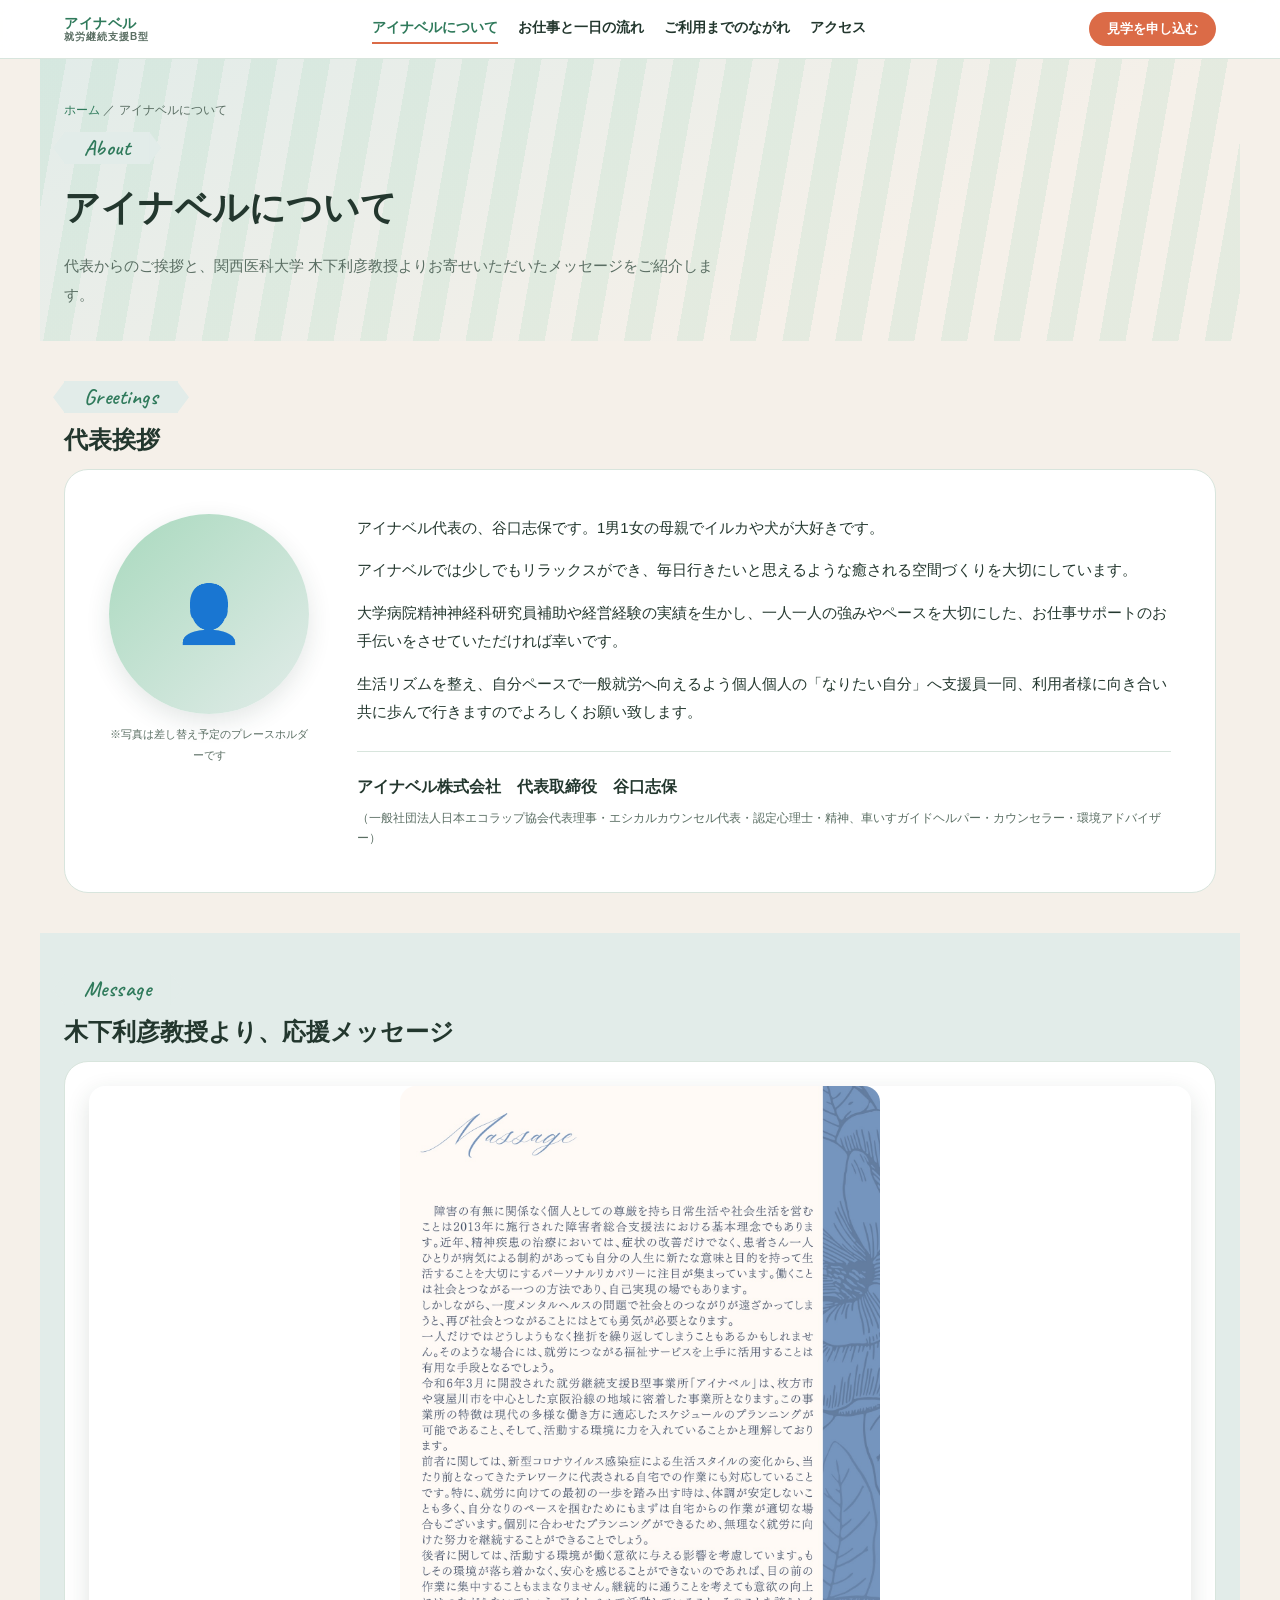
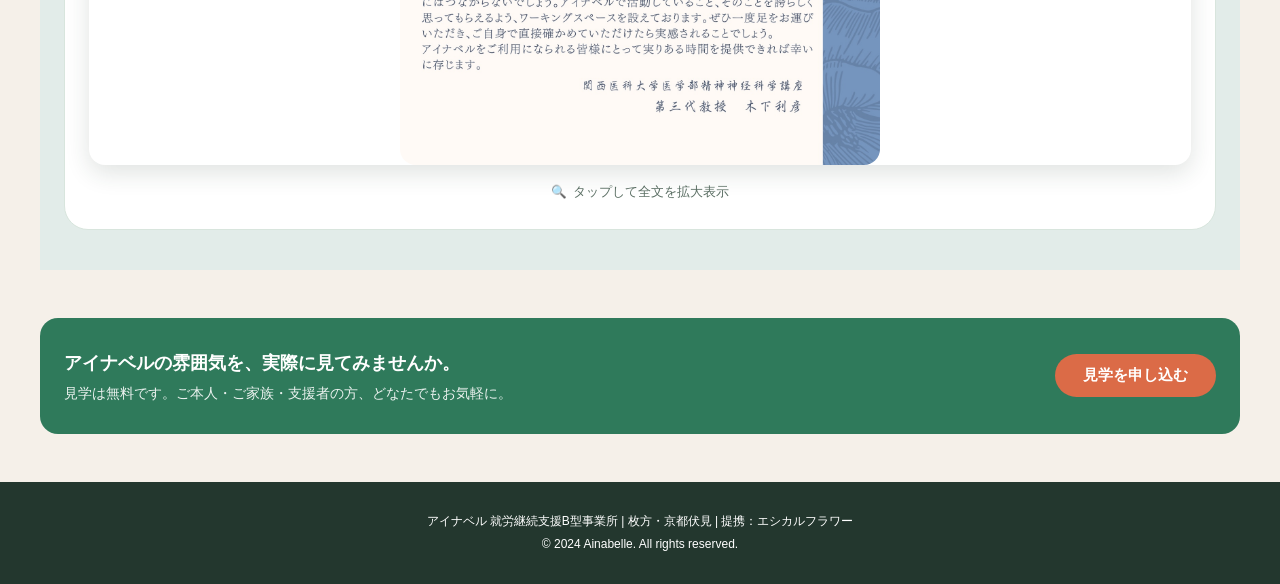
==== ainabelle-about.html @ 271c773c "Add files via upload" ====
<!DOCTYPE html>
<html lang="ja">
<head>
  <meta charset="utf-8">
  <meta name="viewport" content="width=device-width, initial-scale=1">
  <link rel="preconnect" href="https://fonts.googleapis.com">
  <link rel="preconnect" href="https://fonts.gstatic.com" crossorigin>
  <link href="https://fonts.googleapis.com/css2?family=Caveat:wght@600&display=swap" rel="stylesheet">
  <title>アイナベルについて | アイナベル</title>
  <style>
    * { margin: 0; padding: 0; box-sizing: border-box; }

    :root {
      --mint-sign: #A9D9BE;
      --mint-tint: #E2ECE9;
      --mint-deep: #2F7A5B;
      --ink: #23372E;
      --ink-soft: #5A6E63;
      --ground: #F5F0E9;
      --card: #FFFFFF;
      --coral: #DB6B47;
      --sun: #F4C95D;
      --line: #D8E5DD;
      --blush: #FBE0E4;
      --blush-deep: #C97C93;
    }

    body {
      font-family: "Hiragino Sans", "Noto Sans JP", -apple-system, sans-serif;
      background: var(--ground);
      color: var(--ink);
      line-height: 1.9;
      font-size: 15px;
      padding-bottom: 60px;
    }

    .maru { font-family: "Hiragino Maru Gothic ProN", "Zen Maru Gothic", -apple-system, sans-serif; }

    nav {
      position: sticky; top: 0; z-index: 100;
      background: rgba(255, 255, 255, 0.96);
      border-bottom: 1px solid var(--line);
      backdrop-filter: blur(10px);
    }
    .nav-inner {
      max-width: 1200px; margin: 0 auto; padding: 12px 24px;
      display: flex; align-items: center; justify-content: space-between; gap: 20px;
    }
    .logo { font-weight: 800; font-size: 14px; color: var(--mint-deep); letter-spacing: 0.04em; line-height: 1.2; }
    .logo-sub { display: block; font-size: 10px; font-weight: 600; color: var(--ink-soft); letter-spacing: 0.1em; }
    .nav-links { display: none; gap: 20px; font-size: 14px; color: var(--ink); font-weight: 600; }
    .nav-links a { text-decoration: none; color: inherit; white-space: nowrap; }
    .nav-links a.current { color: var(--mint-deep); border-bottom: 2px solid var(--coral); padding-bottom: 2px; }
    .nav-links a:hover { color: var(--mint-deep); }
    .cta-btn {
      display: none; background: var(--coral); color: #fff; font-weight: 700; font-size: 13px;
      border: none; border-radius: 999px; padding: 8px 18px; cursor: pointer; white-space: nowrap;
      transition: transform 0.2s, box-shadow 0.2s;
    }
    .cta-btn:hover { transform: translateY(-2px); box-shadow: 0 4px 12px rgba(219, 107, 71, 0.25); }
    .burger { display: flex; flex-direction: column; gap: 5px; background: none; border: none; cursor: pointer; margin-left: auto; }
    .burger span { display: block; width: 20px; height: 2px; background: var(--mint-deep); border-radius: 2px; }
    @media (min-width: 768px) {
      .burger { display: none; }
      .nav-links { display: flex; }
      .cta-btn { display: block; }
    }

    .page-header {
      max-width: 1200px; margin: 0 auto; padding: 40px 24px 32px;
      background:
      repeating-linear-gradient(100deg, rgba(169,217,190,0.22) 0px, rgba(169,217,190,0.22) 26px, transparent 26px, transparent 52px),
      linear-gradient(150deg, var(--mint-tint), var(--ground) 70%);
    }
    .breadcrumb { font-size: 12px; color: var(--ink-soft); margin-bottom: 10px; }
    .breadcrumb a { color: var(--mint-deep); text-decoration: none; }
    .page-eyebrow {
      font-size: 12px; letter-spacing: 0.24em; color: var(--mint-deep);
      font-weight: 700; text-transform: uppercase; margin-bottom: 8px;
    }
    .page-header h1 { font-size: clamp(24px, 5vw, 36px); font-weight: 800; margin-bottom: 10px; text-wrap: balance; }
    .page-header .lead { color: var(--ink-soft); max-width: 44em; font-size: 15px; }

    .section { max-width: 1200px; margin: 0 auto; padding: 40px 24px; }
    .section-eyebrow {
      font-size: 11px; letter-spacing: 0.2em; color: var(--mint-deep);
      font-weight: 700; text-transform: uppercase; margin-bottom: 6px;
    }
    .section h2 { font-size: clamp(19px, 3.6vw, 24px); font-weight: 800; margin-bottom: 12px; line-height: 1.4; text-wrap: balance; }

    /* 代表挨拶 */
    .greeting-card {
      background: var(--card); border: 1px solid var(--line); border-radius: 24px;
      padding: 36px; display: grid; gap: 28px; grid-template-columns: 1fr;
    }
    @media (min-width: 780px) {
      .greeting-card { grid-template-columns: 220px 1fr; padding: 44px; }
    }
    .greeting-photo {
      width: 160px; height: 160px; border-radius: 50%;
      background: linear-gradient(135deg, var(--mint-sign), var(--mint-tint));
      display: flex; align-items: center; justify-content: center;
      font-size: 56px; margin: 0 auto;
      box-shadow: 0 8px 24px rgba(35, 55, 46, 0.12);
    }
    @media (min-width: 780px) {
      .greeting-photo { width: 200px; height: 200px; margin: 0; }
    }
    .greeting-photo-note {
      text-align: center; font-size: 11px; color: var(--ink-soft); margin-top: 10px; max-width: 200px; margin-left: auto; margin-right: auto;
    }
    @media (min-width: 780px) {
      .greeting-photo-note { margin-left: 0; margin-right: 0; }
    }
    .greeting-body p { margin-bottom: 14px; }
    .greeting-body p:last-of-type { margin-bottom: 0; }
    .greeting-sign {
      margin-top: 24px; padding-top: 20px; border-top: 1px solid var(--line);
      font-size: 14px;
    }
    .greeting-sign .name { font-weight: 700; font-size: 15.5px; }
    .greeting-sign .title { color: var(--ink-soft); font-size: 12.5px; margin-top: 2px; }
    .greeting-sign .creds { color: var(--ink-soft); font-size: 11.5px; margin-top: 8px; line-height: 1.7; }

    /* 教授メッセージ */
    .message-card {
      background: var(--card); border: 1px solid var(--line); border-radius: 24px; padding: 24px;
      text-align: center;
    }
    .message-link {
      display: block; text-decoration: none; border-radius: 16px; overflow: hidden;
      box-shadow: 0 8px 24px rgba(35, 55, 46, 0.14);
      transition: transform 0.2s, box-shadow 0.2s;
    }
    .message-link:hover {
      transform: translateY(-3px);
      box-shadow: 0 12px 32px rgba(35, 55, 46, 0.2);
    }
    .message-link img {
      display: block; width: 100%; max-width: 480px; margin: 0 auto; border-radius: 16px;
    }
    .message-caption {
      margin-top: 16px; font-size: 12.5px; color: var(--ink-soft);
      display: flex; align-items: center; justify-content: center; gap: 6px;
    }
    .message-caption .icon { color: var(--mint-deep); font-weight: 700; }

    .rhythm-box {
      background: var(--mint-tint); border-radius: 18px; padding: 28px 32px;
    }
    .rhythm-box h3 { font-size: 16px; font-weight: 700; margin-bottom: 10px; color: var(--mint-deep); }
    .rhythm-box p { font-size: 14px; color: var(--ink); max-width: 50em; }

    .cta-banner {
      background: var(--mint-deep); color: #fff; padding: 28px 24px; margin: 48px 24px;
      border-radius: 18px; display: flex; flex-direction: column; gap: 16px; align-items: flex-start;
      max-width: 1200px; margin-left: auto; margin-right: auto;
    }
    .cta-banner h3 { font-size: 18px; font-weight: 700; }
    .cta-banner p { font-size: 14px; opacity: 0.9; }
    .btn-primary {
      background: var(--coral); color: #fff; padding: 12px 28px; border: none; border-radius: 999px;
      font-weight: 700; font-size: 15px; cursor: pointer;
    }
    @media (min-width: 640px) {
      .cta-banner { flex-direction: row; justify-content: space-between; align-items: center; }
      .cta-banner > div { flex: 1; }
    }

    footer {
      background: var(--ink); color: #fff; padding: 28px 24px; font-size: 12px; text-align: center; margin-top: 48px;
    }

    .fixed-cta {
      display: flex; gap: 8px; position: fixed; bottom: 0; left: 0; right: 0;
      background: rgba(255, 255, 255, 0.97); border-top: 1px solid var(--line); padding: 10px 12px; z-index: 50;
    }
    .fixed-cta button {
      flex: 1; padding: 10px 12px; border: none; border-radius: 999px;
      font-weight: 700; font-size: 14px; cursor: pointer;
    }
    .fixed-cta .phone-btn { background: #fff; color: var(--mint-deep); border: 1.5px solid var(--mint-sign); }
    .fixed-cta .apply-btn { background: var(--coral); color: #fff; }
    @media (min-width: 768px) { .fixed-cta { display: none; } body { padding-bottom: 0; } }

    /* ========== リボンラベル & ストライプ装飾 ========== */
    .script { font-family: 'Caveat', cursive; }

    .ribbon {
      position: relative;
      display: inline-flex;
      align-items: center;
      padding: 5px 20px;
      background: var(--mint-tint);
      color: var(--mint-deep);
      font-family: 'Caveat', cursive;
      font-size: 22px;
      font-weight: 600;
      line-height: 1;
      letter-spacing: 0.02em;
      text-transform: none;
      margin-bottom: 10px;
    }
    .ribbon::before, .ribbon::after {
      content: "";
      position: absolute;
      top: 0; bottom: 0;
      width: 12px;
      background: inherit;
    }
    .ribbon::before { left: -11px; clip-path: polygon(100% 0, 0 50%, 100% 100%); }
    .ribbon::after { right: -11px; clip-path: polygon(0 0, 100% 50%, 0 100%); }

    .ribbon.blush { background: var(--blush); color: var(--blush-deep); }

    .stripes-mint {
      background-image: repeating-linear-gradient(100deg, var(--mint-tint) 0px, var(--mint-tint) 34px, #EEF5F1 34px, #EEF5F1 68px);
    }
    .stripes-blush {
      background-image: repeating-linear-gradient(100deg, var(--blush) 0px, var(--blush) 34px, #FDEAEC 34px, #FDEAEC 68px);
    }
  </style>
</head>
<body>

  <nav>
    <div class="nav-inner">
      <a href="ainabelle-prototype.html" style="text-decoration:none; color:inherit;">
        <div class="maru logo">アイナベル<span class="logo-sub">就労継続支援B型</span></div>
      </a>
      <div class="nav-links">
        <a href="ainabelle-about.html" class="current">アイナベルについて</a>
        <a href="ainabelle-work.html">お仕事と一日の流れ</a>
        <a href="ainabelle-guide.html">ご利用までのながれ</a>
        <a href="ainabelle-prototype.html#access">アクセス</a>
      </div>
      <button class="cta-btn">見学を申し込む</button>
      <button class="burger"><span></span><span></span><span></span></button>
    </div>
  </nav>

  <div class="page-header">
    <div class="breadcrumb"><a href="ainabelle-prototype.html">ホーム</a> ／ アイナベルについて</div>
    <div class="page-eyebrow ribbon">About</div>
    <h1 class="maru">アイナベルについて</h1>
    <p class="lead">代表からのご挨拶と、関西医科大学 木下利彦教授よりお寄せいただいたメッセージをご紹介します。</p>
  </div>

  <section class="section">
    <div class="section-eyebrow ribbon">Greetings</div>
    <h2 class="maru">代表挨拶</h2>
    <div class="greeting-card">
      <div>
        <div class="greeting-photo">👤</div>
        <p class="greeting-photo-note">※写真は差し替え予定のプレースホルダーです</p>
      </div>
      <div class="greeting-body">
        <p>アイナベル代表の、谷口志保です。1男1女の母親でイルカや犬が大好きです。</p>
        <p>アイナベルでは少しでもリラックスができ、毎日行きたいと思えるような癒される空間づくりを大切にしています。</p>
        <p>大学病院精神神経科研究員補助や経営経験の実績を生かし、一人一人の強みやペースを大切にした、お仕事サポートのお手伝いをさせていただければ幸いです。</p>
        <p>生活リズムを整え、自分ペースで一般就労へ向えるよう個人個人の「なりたい自分」へ支援員一同、利用者様に向き合い共に歩んで行きますのでよろしくお願い致します。</p>
        <div class="greeting-sign">
          <div class="name">アイナベル株式会社　代表取締役　谷口志保</div>
          <div class="creds">（一般社団法人日本エコラップ協会代表理事・エシカルカウンセル代表・認定心理士・精神、車いすガイドヘルパー・カウンセラー・環境アドバイザー）</div>
        </div>
      </div>
    </div>
  </section>

  <section class="section" style="background: var(--mint-tint);">
    <div class="section-eyebrow ribbon">Message</div>
    <h2 class="maru">木下利彦教授より、応援メッセージ</h2>
    <div class="message-card">
      <a class="message-link" href="教授メッセージ.jpeg" target="_blank" rel="noopener">
        <img src="教授メッセージ.jpeg" alt="関西医科大学医学部精神神経科学講座 第三代教授 木下利彦先生からの応援メッセージ全文">
      </a>
      <div class="message-caption"><span class="icon">🔍</span>タップして全文を拡大表示</div>
    </div>
  </section>

  <div class="cta-banner">
    <div>
      <h3 class="maru">アイナベルの雰囲気を、実際に見てみませんか。</h3>
      <p>見学は無料です。ご本人・ご家族・支援者の方、どなたでもお気軽に。</p>
    </div>
    <button class="btn-primary">見学を申し込む</button>
  </div>

  <footer>
    <p>アイナベル 就労継続支援B型事業所 | 枚方・京都伏見 | 提携：エシカルフラワー</p>
    <p>© 2024 Ainabelle. All rights reserved.</p>
  </footer>

  <div class="fixed-cta">
    <button class="phone-btn">📞 電話する</button>
    <button class="apply-btn">見学を申し込む</button>
  </div>

  <script>
    document.querySelector('.burger').addEventListener('click', function() {
      this.classList.toggle('active');
    });
  </script>
</body>
</html>
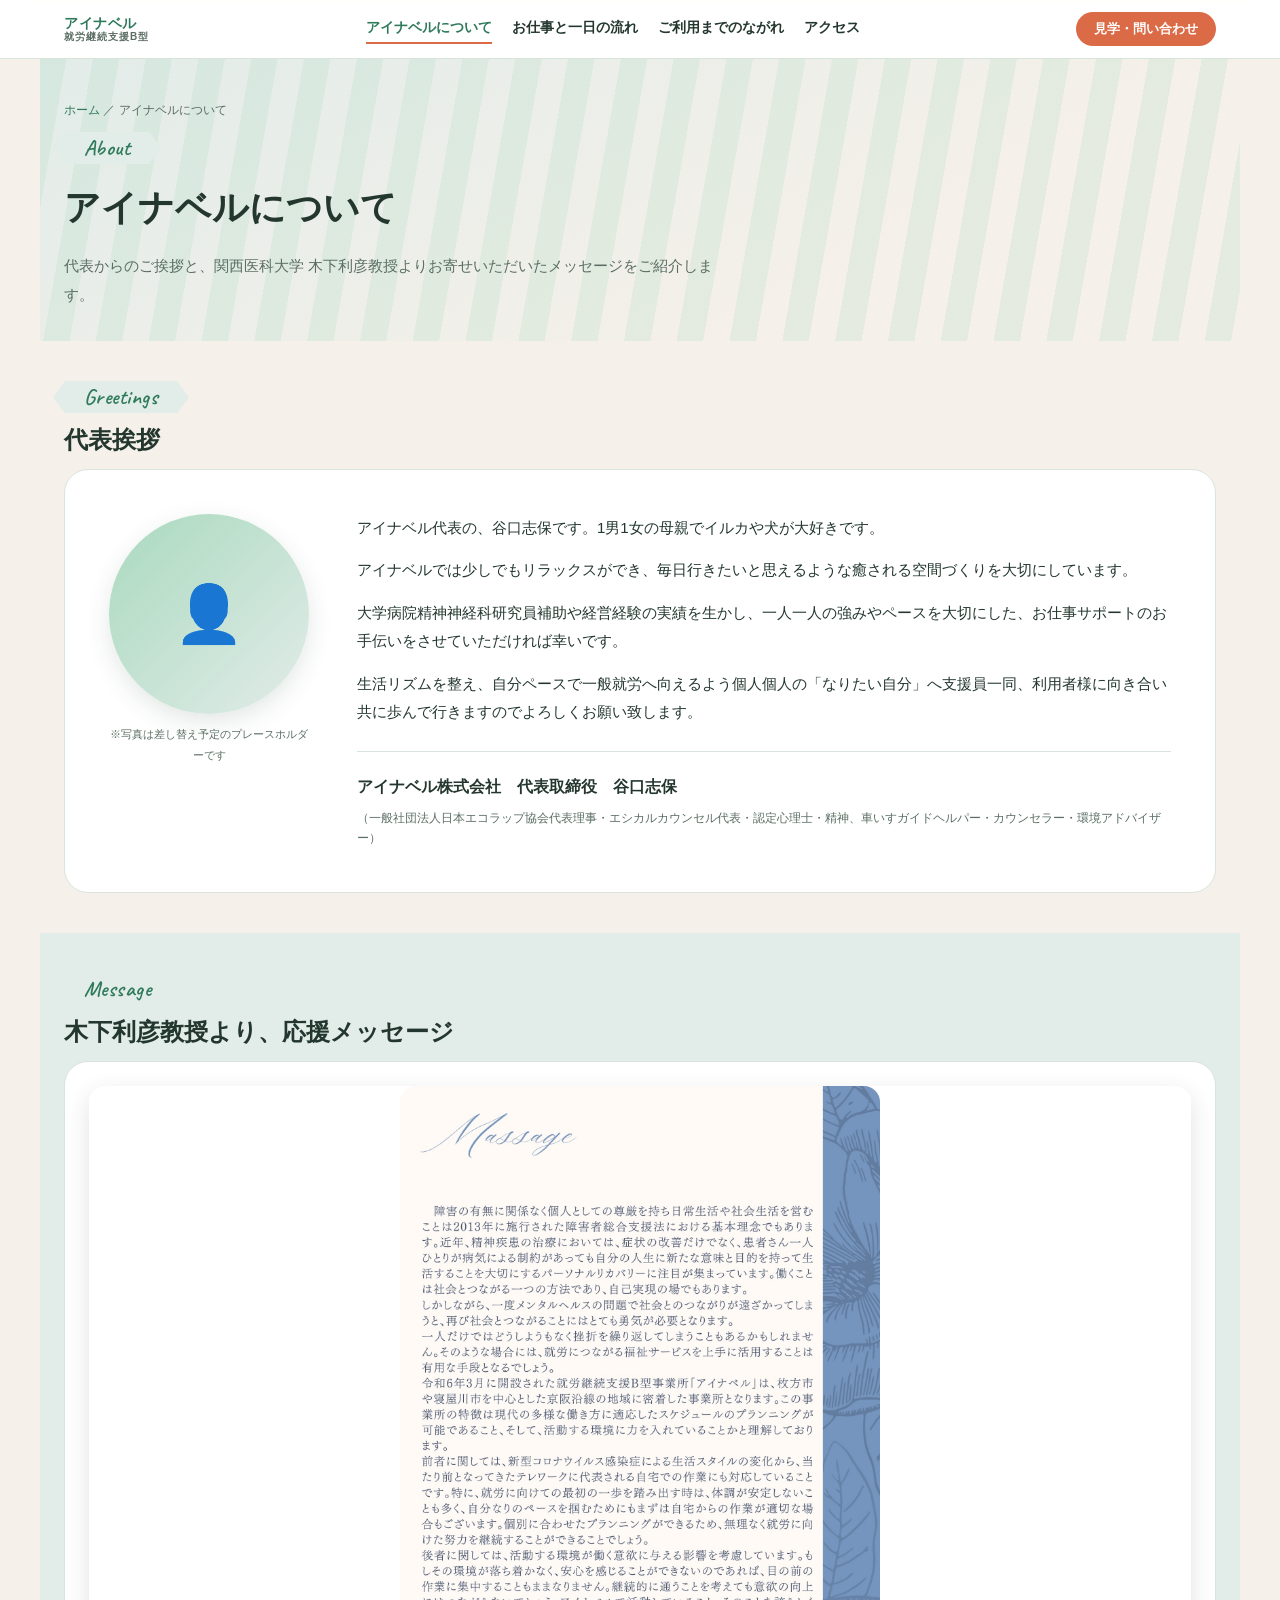
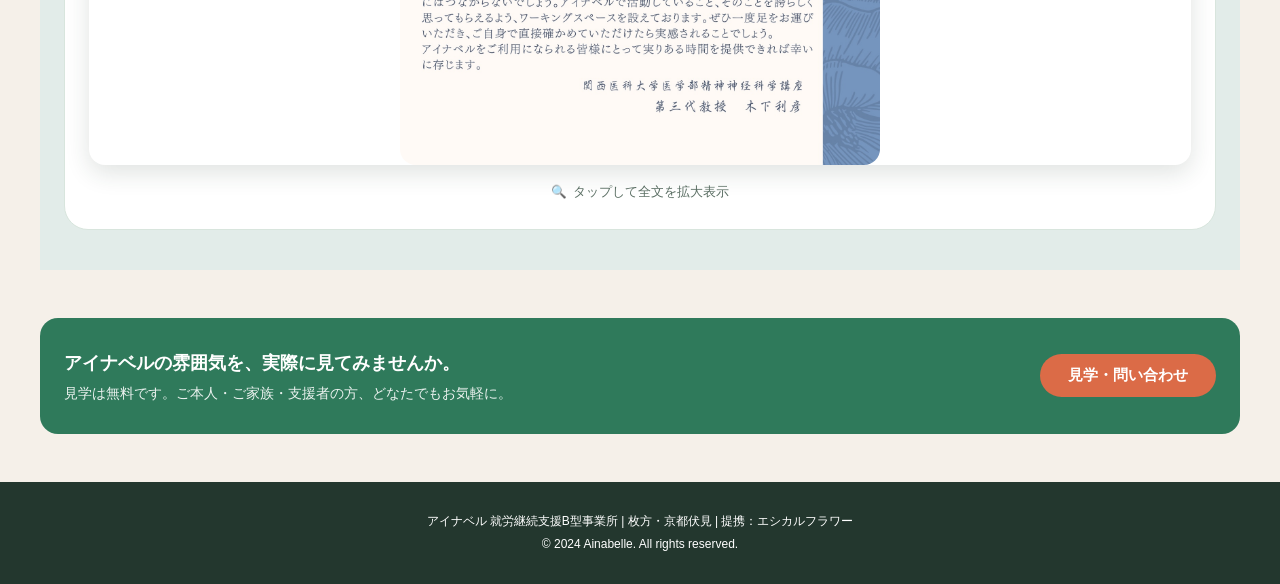
==== commit 69a76263: "Add files via upload" ====
--- a/ainabelle-about.html
+++ b/ainabelle-about.html
@@ -60,6 +60,14 @@
     .cta-btn:hover { transform: translateY(-2px); box-shadow: 0 4px 12px rgba(219, 107, 71, 0.25); }
     .burger { display: flex; flex-direction: column; gap: 5px; background: none; border: none; cursor: pointer; margin-left: auto; }
     .burger span { display: block; width: 20px; height: 2px; background: var(--mint-deep); border-radius: 2px; }
+    .burger.active span:nth-child(1) { transform: rotate(45deg) translate(8px, 8px); }
+    .burger.active span:nth-child(2) { opacity: 0; }
+    .burger.active span:nth-child(3) { transform: rotate(-45deg) translate(7px, -7px); }
+    .nav-links.mobile-open {
+      display: flex; flex-direction: column; position: absolute; top: 100%; left: 0; right: 0;
+      background: #fff; padding: 18px 24px 22px; gap: 16px; border-bottom: 1px solid var(--line);
+      box-shadow: 0 10px 24px rgba(35, 55, 46, 0.1);
+    }
     @media (min-width: 768px) {
       .burger { display: none; }
       .nav-links { display: flex; }
@@ -219,28 +227,190 @@
     .stripes-blush {
       background-image: repeating-linear-gradient(100deg, var(--blush) 0px, var(--blush) 34px, #FDEAEC 34px, #FDEAEC 68px);
     }
+    /* ========== モーダル ========== */
+    .modal {
+      display: none;
+      position: fixed;
+      top: 0;
+      left: 0;
+      right: 0;
+      bottom: 0;
+      background: rgba(0, 0, 0, 0.5);
+      z-index: 200;
+      align-items: center;
+      justify-content: center;
+      padding: 20px;
+    }
+
+    .modal.active {
+      display: flex;
+    }
+
+    .modal-content {
+      background: #fff;
+      border-radius: 18px;
+      padding: 32px 24px;
+      max-width: 400px;
+      width: 100%;
+      text-align: center;
+    }
+
+    .modal-content h2 {
+      font-size: 18px;
+      margin-bottom: 16px;
+      color: var(--ink);
+    }
+
+    .modal-content p {
+      font-size: 14px;
+      color: var(--ink-soft);
+      margin-bottom: 24px;
+    }
+
+    .modal-close {
+      background: var(--coral);
+      color: #fff;
+      border: none;
+      padding: 12px 28px;
+      border-radius: 999px;
+      font-weight: 700;
+      cursor: pointer;
+      width: 100%;
+    }
+
+    /* ========== 見学申込みモーダル（事業所選択→フォーム） ========== */
+    .modal-content.apply-content {
+      max-width: 440px;
+      text-align: left;
+    }
+    .modal-content.apply-content h2 { text-align: center; }
+    .modal-content.apply-content > p { text-align: center; }
+
+    .location-choice {
+      display: flex;
+      flex-direction: column;
+      gap: 10px;
+      margin: 20px 0;
+    }
+    .location-choice-btn {
+      display: flex;
+      flex-direction: column;
+      align-items: flex-start;
+      gap: 3px;
+      padding: 14px 18px;
+      border-radius: 14px;
+      border: 1.5px solid var(--mint-sign);
+      background: #fff;
+      cursor: pointer;
+      text-align: left;
+      transition: background 0.15s, transform 0.15s;
+      width: 100%;
+    }
+    .location-choice-btn:hover {
+      background: var(--mint-tint);
+      transform: translateY(-1px);
+    }
+    .location-choice-btn .loc-name {
+      font-weight: 700;
+      font-size: 15px;
+      color: var(--ink);
+    }
+    .location-choice-btn .loc-sub {
+      font-size: 12px;
+      color: var(--ink-soft);
+    }
+    .modal-close-text {
+      display: block;
+      margin: 4px auto 0;
+      background: none;
+      border: none;
+      color: var(--ink-soft);
+      font-size: 13px;
+      cursor: pointer;
+      text-align: center;
+      width: 100%;
+    }
+    .apply-back {
+      font-size: 12.5px;
+      font-weight: 700;
+      color: var(--mint-deep);
+      background: none;
+      border: none;
+      cursor: pointer;
+      padding: 0;
+      margin-bottom: 14px;
+    }
+    .apply-location-name {
+      color: var(--mint-deep);
+    }
+    .mock-form {
+      display: flex;
+      flex-direction: column;
+      gap: 12px;
+      margin: 18px 0;
+    }
+    .mock-form label {
+      font-size: 12.5px;
+      font-weight: 700;
+      color: var(--ink-soft);
+      display: flex;
+      flex-direction: column;
+      gap: 4px;
+    }
+    .mock-form input,
+    .mock-form textarea {
+      font-family: inherit;
+      font-size: 14px;
+      padding: 10px 12px;
+      border-radius: 10px;
+      border: 1px solid var(--line);
+      background: #F9FBFA;
+      color: var(--ink-soft);
+      resize: none;
+    }
+    .apply-note {
+      font-size: 12.5px;
+      color: var(--ink-soft);
+    }
+    .apply-note.small {
+      font-size: 11px;
+      margin-top: 4px;
+    }
+    .apply-actions {
+      display: flex;
+      gap: 10px;
+      margin-top: 16px;
+    }
+    .apply-actions .btn-primary {
+      flex: 1;
+    }
+    .apply-actions .btn-primary[disabled] {
+      opacity: 0.55;
+      cursor: not-allowed;
+    }
+
   </style>
 </head>
 <body>
 
   <nav>
     <div class="nav-inner">
-      <a href="ainabelle-prototype.html" style="text-decoration:none; color:inherit;">
+      <a href="index.html" style="text-decoration:none; color:inherit;">
         <div class="maru logo">アイナベル<span class="logo-sub">就労継続支援B型</span></div>
       </a>
       <div class="nav-links">
         <a href="ainabelle-about.html" class="current">アイナベルについて</a>
         <a href="ainabelle-work.html">お仕事と一日の流れ</a>
         <a href="ainabelle-guide.html">ご利用までのながれ</a>
-        <a href="ainabelle-prototype.html#access">アクセス</a>
+        <a href="index.html#access">アクセス</a>
       </div>
-      <button class="cta-btn">見学を申し込む</button>
+      <button class="cta-btn" onclick="showModal('apply')">見学・問い合わせ</button>
       <button class="burger"><span></span><span></span><span></span></button>
     </div>
   </nav>
 
   <div class="page-header">
-    <div class="breadcrumb"><a href="ainabelle-prototype.html">ホーム</a> ／ アイナベルについて</div>
+    <div class="breadcrumb"><a href="index.html">ホーム</a> ／ アイナベルについて</div>
     <div class="page-eyebrow ribbon">About</div>
     <h1 class="maru">アイナベルについて</h1>
     <p class="lead">代表からのご挨拶と、関西医科大学 木下利彦教授よりお寄せいただいたメッセージをご紹介します。</p>
@@ -283,7 +453,7 @@
       <h3 class="maru">アイナベルの雰囲気を、実際に見てみませんか。</h3>
       <p>見学は無料です。ご本人・ご家族・支援者の方、どなたでもお気軽に。</p>
     </div>
-    <button class="btn-primary">見学を申し込む</button>
+    <button class="btn-primary" onclick="showModal('apply')">見学・問い合わせ</button>
   </div>
 
   <footer>
@@ -292,13 +462,115 @@
   </footer>
 
   <div class="fixed-cta">
-    <button class="phone-btn">📞 電話する</button>
-    <button class="apply-btn">見学を申し込む</button>
+    <button class="phone-btn" onclick="showModal('phone')">📞 電話する</button>
+    <button class="apply-btn" onclick="showModal('apply')">見学・問い合わせ</button>
   </div>
 
+  <!-- モーダル：見学申込み（事業所選択 → フォーム） -->
+  <div class="modal" id="applyModal">
+    <div class="modal-content apply-content">
+
+      <!-- STEP1: 事業所選択 -->
+      <div id="applyStep1">
+        <h2 class="maru">見学・問い合わせ</h2>
+        <p>ご希望の事業所をお選びください。</p>
+        <div class="location-choice">
+          <button class="location-choice-btn" onclick="selectApplyLocation('枚方', '070-2227-0070', '4a5e1f2')">
+            <span class="loc-name">アイナベル 枚方</span>
+            <span class="loc-sub">京阪 光善寺駅 徒歩5分／TEL 070-2227-0070</span>
+          </button>
+          <button class="location-choice-btn" onclick="selectApplyLocation('京都', '080-5780-0947', '4b5db9c')">
+            <span class="loc-name">アイナベル 京都</span>
+            <span class="loc-sub">京阪 丹波橋駅 徒歩4分／TEL 080-5780-0947</span>
+          </button>
+        </div>
+        <button class="modal-close-text" onclick="closeModal('applyModal')">閉じる</button>
+      </div>
+
+      <!-- STEP2: 申し込みフォーム -->
+      <div id="applyStep2" style="display:none;">
+        <button class="apply-back" onclick="backToApplyStep1()">← 事業所を選び直す</button>
+        <h2 class="maru">見学申し込み<br><span class="apply-location-name" id="applyLocationName"></span></h2>
+        <p class="apply-note">下記フォームよりご連絡ください。担当スタッフより折り返しご連絡いたします。</p>
+        <div class="mock-form">
+          <label>お名前
+            <input type="text" placeholder="山田 太郎" disabled>
+          </label>
+          <label>電話番号
+            <input type="tel" placeholder="090-0000-0000" disabled>
+          </label>
+          <label>ご希望日時
+            <input type="text" placeholder="例：8月上旬の平日午後" disabled>
+          </label>
+          <label>ご相談内容
+            <textarea rows="3" placeholder="見学希望、体験利用について等、お気軽にご記入ください" disabled></textarea>
+          </label>
+        </div>
+        <p class="apply-note small">※このモックでは送信できません。本実装では既存の Contact Form 7（<span id="applyFormId"></span>）と連携します。</p>
+        <div class="apply-actions">
+          <button class="btn-secondary" onclick="closeModal('applyModal')">閉じる</button>
+          <button class="btn-primary" disabled>送信する</button>
+        </div>
+      </div>
+
+    </div>
+  </div>
+
+  <!-- モーダル：電話 -->
+  <div class="modal" id="phoneModal">
+    <div class="modal-content">
+      <h2 class="maru">電話でお問い合わせ</h2>
+      <p><strong>アイナベル 枚方</strong><br>070-2227-0070</p>
+      <p><strong>アイナベル 京都</strong><br>080-5780-0947</p>
+      <button class="modal-close" onclick="closeModal('phoneModal')">閉じる</button>
+    </div>
+  </div>
+
   <script>
+    // モーダル制御
+    function showModal(type) {
+      const modals = { 'apply': 'applyModal', 'phone': 'phoneModal' };
+      if (modals[type]) {
+        if (type === 'apply') backToApplyStep1();
+        document.getElementById(modals[type]).classList.add('active');
+      }
+    }
+
+    function closeModal(modalId) {
+      document.getElementById(modalId).classList.remove('active');
+    }
+
+    // 見学申込みモーダル：事業所選択 → フォーム
+    function selectApplyLocation(loc, tel, formId) {
+      document.getElementById('applyStep1').style.display = 'none';
+      document.getElementById('applyStep2').style.display = 'block';
+      document.getElementById('applyLocationName').textContent = 'アイナベル ' + loc;
+      document.getElementById('applyFormId').textContent = 'ID: ' + formId;
+    }
+
+    function backToApplyStep1() {
+      document.getElementById('applyStep2').style.display = 'none';
+      document.getElementById('applyStep1').style.display = 'block';
+    }
+
+    // モーダル背景クリックで閉じる
+    document.querySelectorAll('.modal').forEach(modal => {
+      modal.addEventListener('click', (e) => {
+        if (e.target === modal) {
+          modal.classList.remove('active');
+        }
+      });
+    });
+    const navLinks = document.querySelector('.nav-links');
     document.querySelector('.burger').addEventListener('click', function() {
-      this.classList.toggle('active');
+      const open = this.classList.toggle('active');
+      navLinks.classList.toggle('mobile-open', open);
+    });
+    navLinks.querySelectorAll('a').forEach(link => {
+      link.addEventListener('click', () => {
+        document.querySelector('.burger').classList.remove('active');
+        navLinks.classList.remove('mobile-open');
+      });
     });
   </script>
 </body>
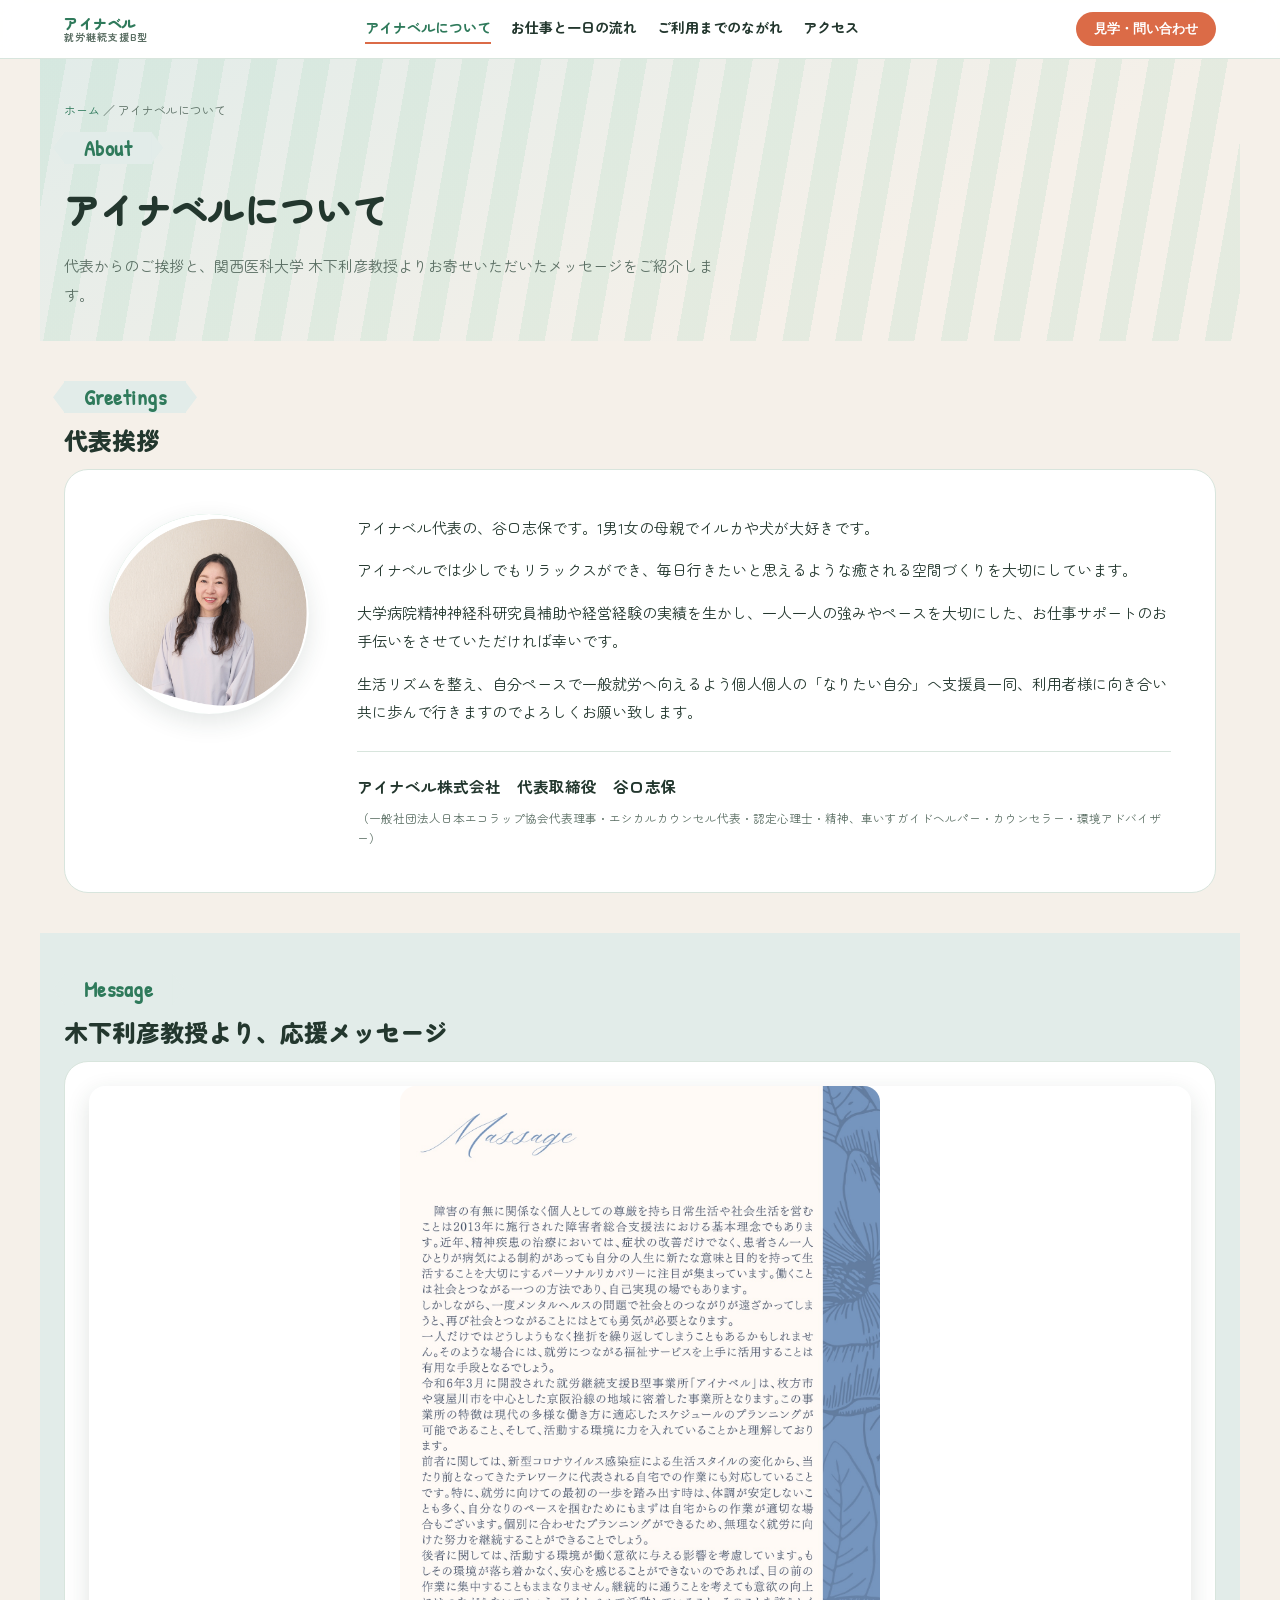
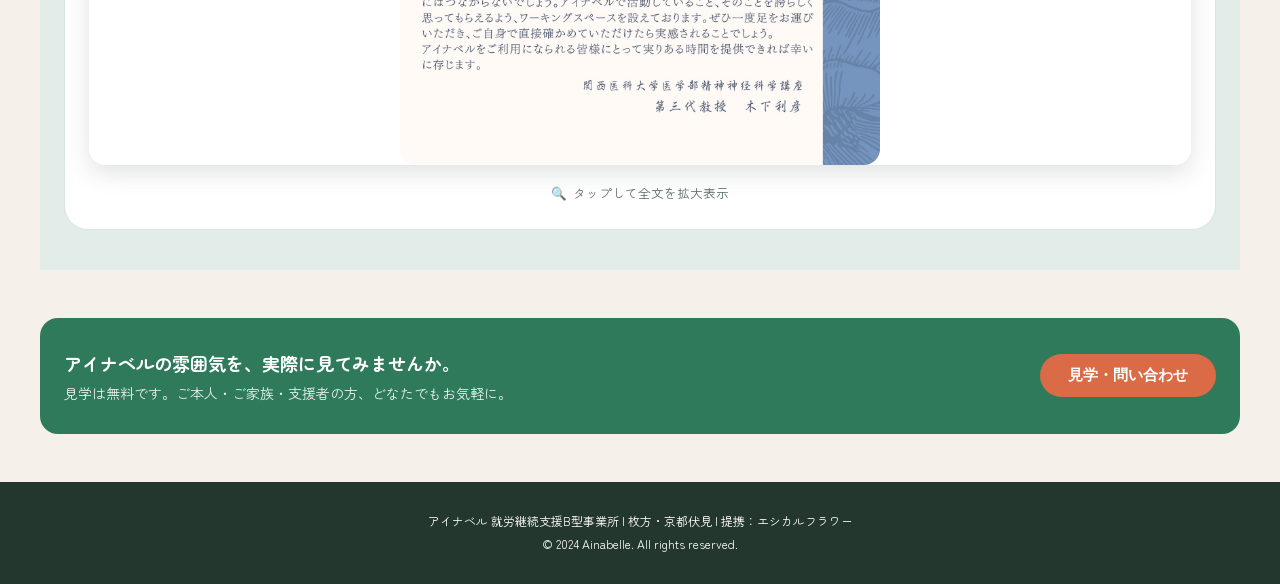
==== commit ff4cae94: "Add files via upload" ====
--- a/ainabelle-about.html
+++ b/ainabelle-about.html
@@ -5,7 +5,7 @@
   <meta name="viewport" content="width=device-width, initial-scale=1">
   <link rel="preconnect" href="https://fonts.googleapis.com">
   <link rel="preconnect" href="https://fonts.gstatic.com" crossorigin>
-  <link href="https://fonts.googleapis.com/css2?family=Caveat:wght@600&display=swap" rel="stylesheet">
+  <link href="https://fonts.googleapis.com/css2?family=Patrick+Hand&family=Zen+Maru+Gothic:wght@400;500;700;900&display=swap" rel="stylesheet">
   <title>アイナベルについて | アイナベル</title>
   <style>
     * { margin: 0; padding: 0; box-sizing: border-box; }
@@ -26,7 +26,7 @@
     }
 
     body {
-      font-family: "Hiragino Sans", "Noto Sans JP", -apple-system, sans-serif;
+      font-family: "Zen Maru Gothic", "Hiragino Maru Gothic ProN", "Noto Sans JP", "Hiragino Sans", -apple-system, sans-serif;
       background: var(--ground);
       color: var(--ink);
       line-height: 1.9;
@@ -107,18 +107,19 @@
     .greeting-photo {
       width: 160px; height: 160px; border-radius: 50%;
       background: linear-gradient(135deg, var(--mint-sign), var(--mint-tint));
-      display: flex; align-items: center; justify-content: center;
-      font-size: 56px; margin: 0 auto;
+      position: relative; overflow: hidden;
+      margin: 0 auto;
       box-shadow: 0 8px 24px rgba(35, 55, 46, 0.12);
+    }
+    .greeting-photo img {
+      position: absolute;
+      width: 310px; height: 438px;
+      left: -77px; top: -61px;
+      max-width: none;
     }
     @media (min-width: 780px) {
       .greeting-photo { width: 200px; height: 200px; margin: 0; }
-    }
-    .greeting-photo-note {
-      text-align: center; font-size: 11px; color: var(--ink-soft); margin-top: 10px; max-width: 200px; margin-left: auto; margin-right: auto;
-    }
-    @media (min-width: 780px) {
-      .greeting-photo-note { margin-left: 0; margin-right: 0; }
+      .greeting-photo img { width: 387px; height: 548px; left: -96px; top: -77px; }
     }
     .greeting-body p { margin-bottom: 14px; }
     .greeting-body p:last-of-type { margin-bottom: 0; }
@@ -192,7 +193,7 @@
     @media (min-width: 768px) { .fixed-cta { display: none; } body { padding-bottom: 0; } }
 
     /* ========== リボンラベル & ストライプ装飾 ========== */
-    .script { font-family: 'Caveat', cursive; }
+    .script { font-family: 'Patrick Hand', cursive; }
 
     .ribbon {
       position: relative;
@@ -201,7 +202,7 @@
       padding: 5px 20px;
       background: var(--mint-tint);
       color: var(--mint-deep);
-      font-family: 'Caveat', cursive;
+      font-family: 'Patrick Hand', cursive;
       font-size: 22px;
       font-weight: 600;
       line-height: 1;
@@ -421,8 +422,9 @@
     <h2 class="maru">代表挨拶</h2>
     <div class="greeting-card">
       <div>
-        <div class="greeting-photo">👤</div>
-        <p class="greeting-photo-note">※写真は差し替え予定のプレースホルダーです</p>
+        <div class="greeting-photo">
+          <img src="代表挨拶.png" alt="アイナベル株式会社 代表取締役 谷口志保">
+        </div>
       </div>
       <div class="greeting-body">
         <p>アイナベル代表の、谷口志保です。1男1女の母親でイルカや犬が大好きです。</p>
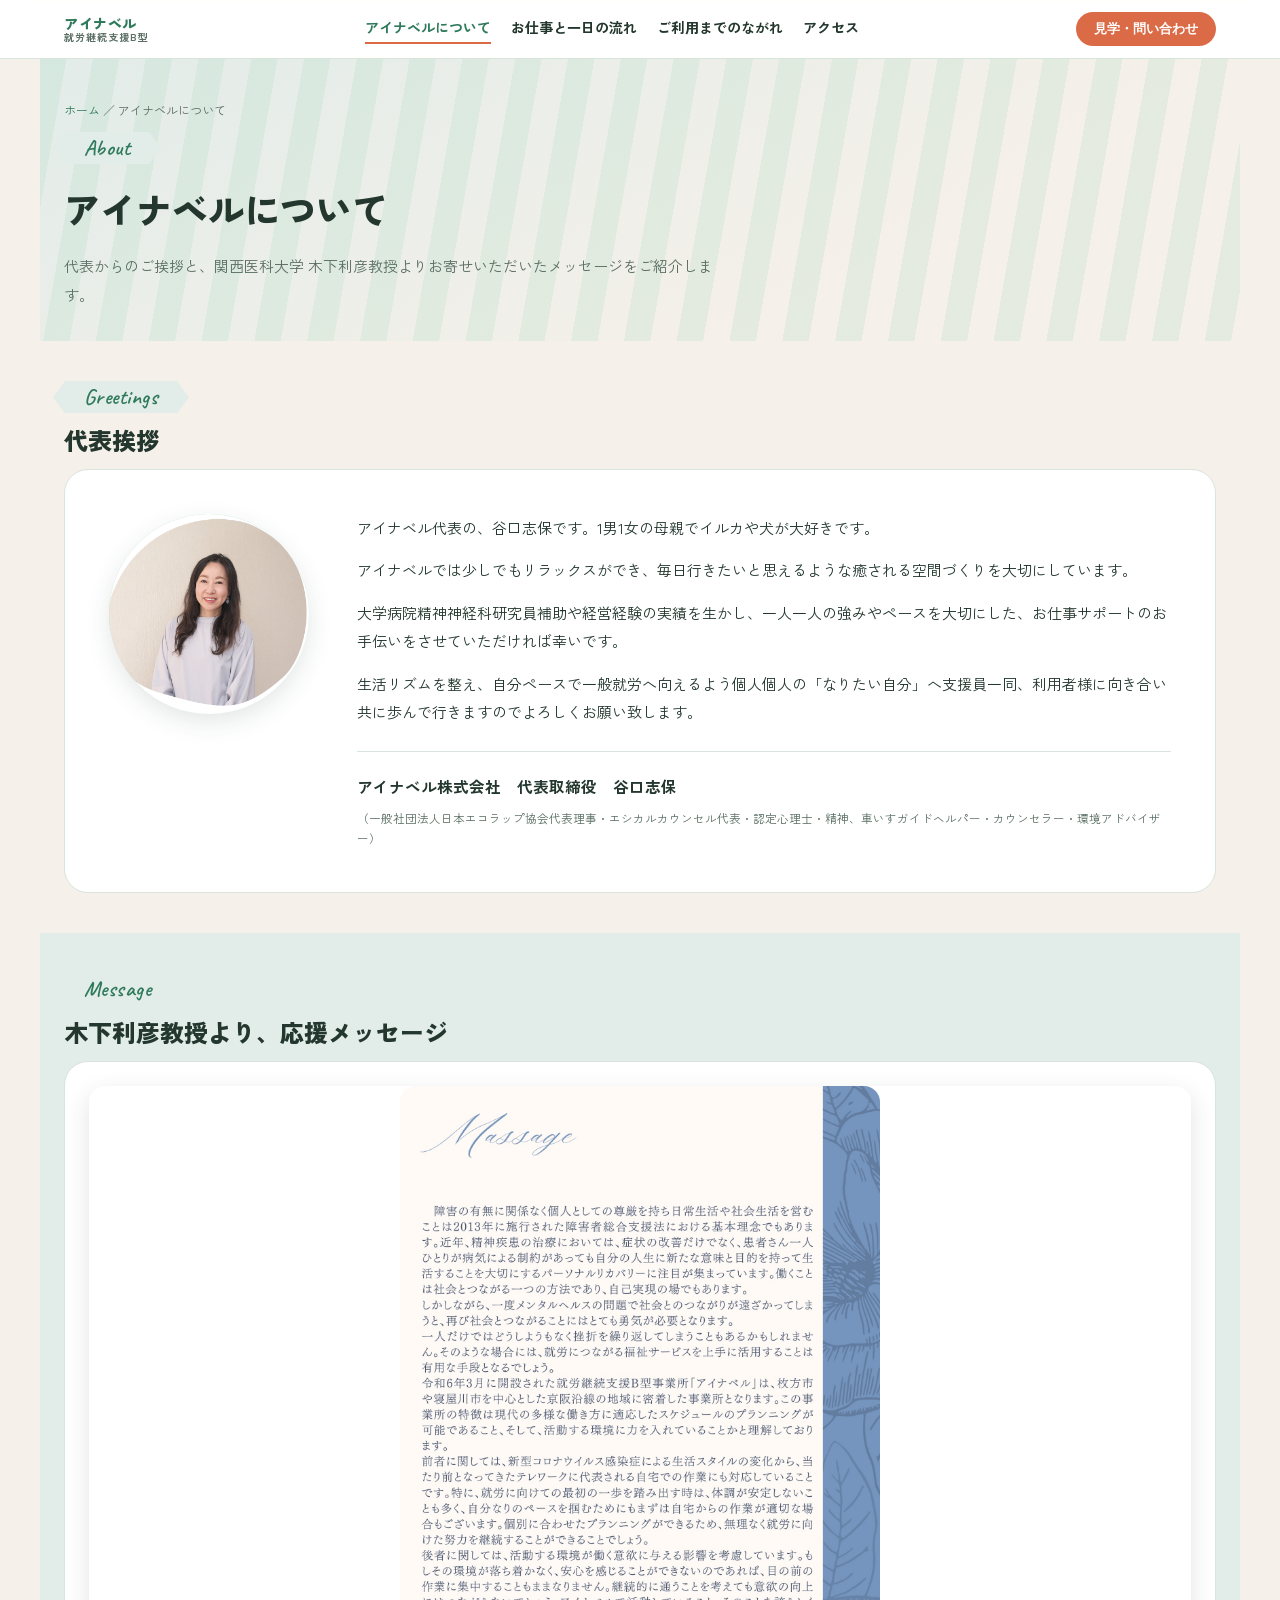
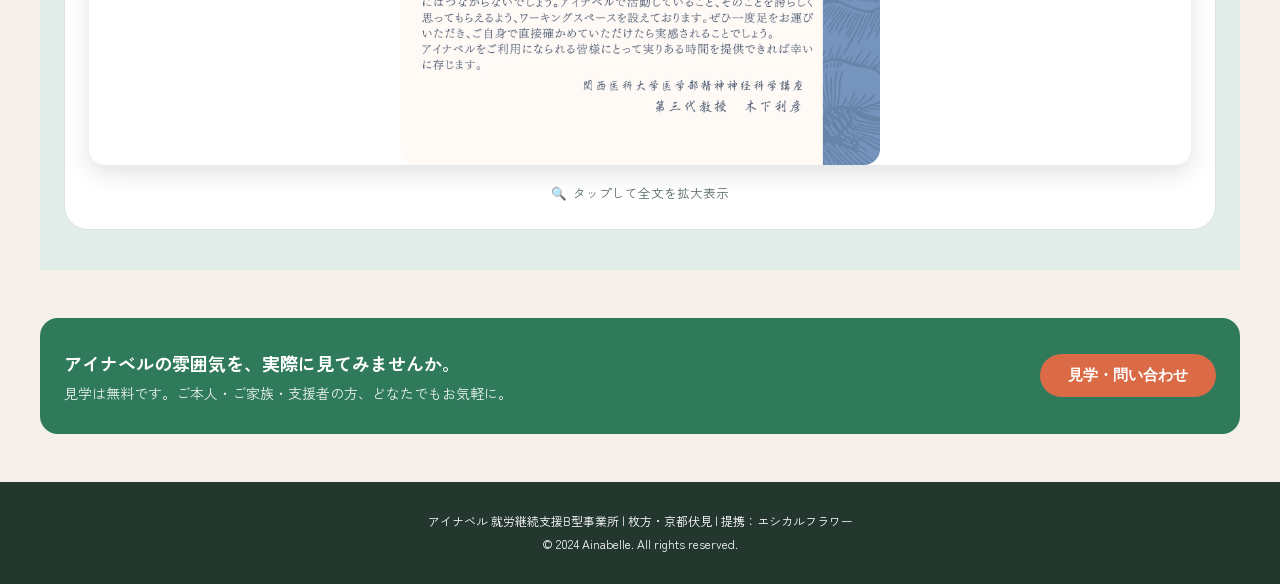
==== commit 6f18222a: "Add files via upload" ====
--- a/ainabelle-about.html
+++ b/ainabelle-about.html
@@ -5,7 +5,7 @@
   <meta name="viewport" content="width=device-width, initial-scale=1">
   <link rel="preconnect" href="https://fonts.googleapis.com">
   <link rel="preconnect" href="https://fonts.gstatic.com" crossorigin>
-  <link href="https://fonts.googleapis.com/css2?family=Patrick+Hand&family=Zen+Maru+Gothic:wght@400;500;700;900&display=swap" rel="stylesheet">
+  <link href="https://fonts.googleapis.com/css2?family=Caveat:wght@600&family=Zen+Kaku+Gothic+New:wght@400;500;700;900&display=swap" rel="stylesheet">
   <title>アイナベルについて | アイナベル</title>
   <style>
     * { margin: 0; padding: 0; box-sizing: border-box; }
@@ -26,7 +26,7 @@
     }
 
     body {
-      font-family: "Zen Maru Gothic", "Hiragino Maru Gothic ProN", "Noto Sans JP", "Hiragino Sans", -apple-system, sans-serif;
+      font-family: "Zen Kaku Gothic New", "Hiragino Kaku Gothic ProN", "Noto Sans JP", "Hiragino Sans", -apple-system, sans-serif;
       background: var(--ground);
       color: var(--ink);
       line-height: 1.9;
@@ -34,7 +34,7 @@
       padding-bottom: 60px;
     }
 
-    .maru { font-family: "Hiragino Maru Gothic ProN", "Zen Maru Gothic", -apple-system, sans-serif; }
+    .maru { font-family: "Zen Kaku Gothic New", "Hiragino Kaku Gothic ProN", "Noto Sans JP", -apple-system, sans-serif; font-weight: 700; }
 
     nav {
       position: sticky; top: 0; z-index: 100;
@@ -193,7 +193,7 @@
     @media (min-width: 768px) { .fixed-cta { display: none; } body { padding-bottom: 0; } }
 
     /* ========== リボンラベル & ストライプ装飾 ========== */
-    .script { font-family: 'Patrick Hand', cursive; }
+    .script { font-family: 'Caveat', cursive; }
 
     .ribbon {
       position: relative;
@@ -202,7 +202,7 @@
       padding: 5px 20px;
       background: var(--mint-tint);
       color: var(--mint-deep);
-      font-family: 'Patrick Hand', cursive;
+      font-family: 'Caveat', cursive;
       font-size: 22px;
       font-weight: 600;
       line-height: 1;
